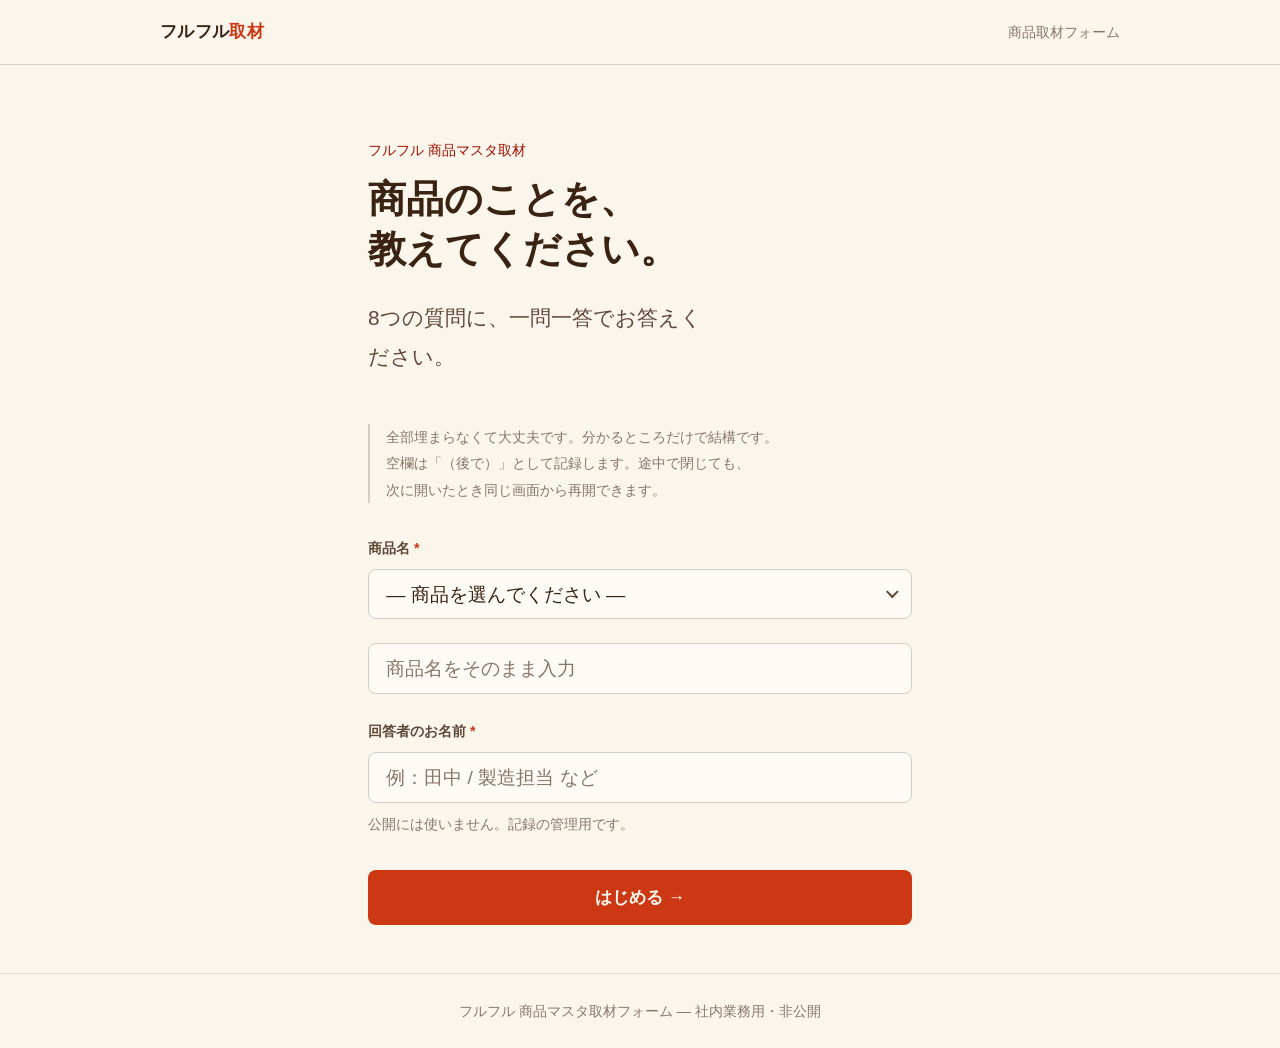
==== complete.html @ e13c4945 "取材Webアプリ見本（8問一問一答・noindex・固有データなし）" ====
<!DOCTYPE html>
<html lang="ja">
<head>
  <meta charset="UTF-8">
  <meta name="viewport" content="width=device-width, initial-scale=1.0">
  <meta name="robots" content="noindex, nofollow">
  <title>回答完了 — フルフル取材フォーム</title>
  <link rel="stylesheet" href="css/tokens.css">
  <link rel="stylesheet" href="css/form.css">
</head>
<body>

  <!-- ヘッダー N1a -->
  <header class="app-header" role="banner">
    <div class="container">
      <div class="app-header__inner">
        <span class="wordmark">フルフル<span>取材</span></span>
        <a href="index.html" class="header-back" aria-label="入口に戻る">
          <span aria-hidden="true">←</span> 入口に戻る
        </a>
      </div>
    </div>
  </header>

  <main>
    <section class="complete-section">
      <div class="container--form">

        <!-- 完了アイコン -->
        <div class="complete-icon" aria-hidden="true">
          <svg width="24" height="24" viewBox="0 0 24 24" fill="none"
            aria-hidden="true" focusable="false">
            <path d="M5 13l4 4L19 7" stroke="currentColor" stroke-width="2.5"
              stroke-linecap="round" stroke-linejoin="round"/>
          </svg>
        </div>

        <h1 class="complete-title">回答が記録されました</h1>
        <p class="complete-lead">
          ありがとうございました。<br>
          下の「Google Sheetsへ送信」ボタンで商品マスタに保存してください。
        </p>

        <!-- サマリー -->
        <div style="background: var(--color-paper-2); border: 1px solid var(--color-line);
                    border-radius: var(--radius-md); padding: var(--space-sm) var(--space-md);
                    margin-bottom: var(--space-xl); font-size: var(--text-sm);
                    display: grid; grid-template-columns: auto 1fr; gap: var(--space-3xs) var(--space-sm);">
          <span style="color: var(--color-ink-faint);">商品</span>
          <span id="summary-product" style="font-weight: 600;">—</span>
          <span style="color: var(--color-ink-faint);">回答者</span>
          <span id="summary-responder">—</span>
          <span style="color: var(--color-ink-faint);">日付</span>
          <span id="summary-date">—</span>
        </div>

        <!-- アクション3ボタン -->
        <div class="action-stack" role="group" aria-label="送信オプション">

          <!-- (1) Google Sheets へ送信 -->
          <div class="action-card">
            <div class="action-card__icon" aria-hidden="true">
              <svg width="20" height="20" viewBox="0 0 24 24" fill="none">
                <rect x="3" y="3" width="18" height="18" rx="2" stroke="currentColor" stroke-width="1.8"/>
                <path d="M3 9h18M9 9v12" stroke="currentColor" stroke-width="1.8" stroke-linecap="round"/>
              </svg>
            </div>
            <div class="action-card__body">
              <p class="action-card__title">① Google Sheetsへ送信</p>
              <p class="action-card__desc">
                回答を商品マスタのスプレッドシートに記録します。<br>
                <small style="color: var(--color-ink-faint);">
                  ※ config.js に Apps Script の URL が設定されていない場合は失敗します。
                  その場合は②③をご利用ください。
                </small>
              </p>
              <button type="button" class="btn btn-accent" id="btn-submit">
                Google Sheetsへ送信
              </button>

              <!-- 送信失敗フォールバック -->
              <div class="fallback-box" id="fallback-box" role="alert" aria-live="assertive">
                <p class="fallback-box__title">送信できませんでした</p>
                <p class="fallback-box__desc">
                  ネットワークエラーまたは Apps Script の URL が未設定です。<br>
                  以下のいずれかの方法で回答をお送りください。
                </p>
                <div style="display: flex; gap: var(--space-sm); flex-wrap: wrap;">
                  <button type="button" class="btn btn-outline" id="btn-fallback-copy">
                    本文をコピー
                  </button>
                  <button type="button" class="btn btn-ghost" id="btn-mailto">
                    メールで送る
                  </button>
                </div>
              </div>
            </div>
          </div>

          <!-- (2) 本文をコピー -->
          <div class="action-card">
            <div class="action-card__icon" aria-hidden="true">
              <svg width="20" height="20" viewBox="0 0 24 24" fill="none">
                <rect x="8" y="2" width="13" height="17" rx="2" stroke="currentColor" stroke-width="1.8"/>
                <rect x="3" y="5" width="13" height="17" rx="2" stroke="currentColor" stroke-width="1.8" fill="var(--color-paper-2)"/>
              </svg>
            </div>
            <div class="action-card__body">
              <p class="action-card__title">② 本文をコピー</p>
              <p class="action-card__desc">
                回答をテキスト形式でクリップボードにコピーします。<br>
                チャットやメール・メモアプリへ貼り付けてお送りください。
              </p>
              <button type="button" class="btn btn-outline" id="btn-copy">
                本文をコピー
              </button>
            </div>
          </div>

          <!-- (3) 印刷用表示 -->
          <div class="action-card">
            <div class="action-card__icon" aria-hidden="true">
              <svg width="20" height="20" viewBox="0 0 24 24" fill="none">
                <path d="M6 9V3h12v6" stroke="currentColor" stroke-width="1.8" stroke-linecap="round" stroke-linejoin="round"/>
                <rect x="3" y="9" width="18" height="10" rx="2" stroke="currentColor" stroke-width="1.8"/>
                <path d="M6 19v2h12v-2" stroke="currentColor" stroke-width="1.8" stroke-linecap="round"/>
              </svg>
            </div>
            <div class="action-card__body">
              <p class="action-card__title">③ 印刷用に表示</p>
              <p class="action-card__desc">
                ブラウザの印刷ダイアログを開きます。<br>
                PDF として保存することもできます。
              </p>
              <button type="button" class="btn btn-outline" id="btn-print">
                印刷 / PDF保存
              </button>
            </div>
          </div>

        </div>

        <!-- 回答プレビュー -->
        <h2 style="font-family: var(--font-display); font-style: normal;
                   font-size: var(--text-xl); margin-bottom: var(--space-md);">
          回答の内容
        </h2>
        <div class="answer-preview" id="answer-preview" aria-label="回答プレビュー">
          <!-- JS で描画 -->
        </div>

        <!-- 別の商品を入力するリンク -->
        <div style="margin-top: var(--space-xl); padding-top: var(--space-lg);
                    border-top: 1px solid var(--color-line-soft); text-align: center;">
          <a href="index.html" class="btn btn-ghost">
            別の商品を入力する →
          </a>
        </div>

      </div>
    </section>
  </main>

  <footer class="app-footer" role="contentinfo">
    <div class="container">
      フルフル 商品マスタ取材フォーム — 社内業務用・非公開
    </div>
  </footer>

  <!-- トースト -->
  <div class="toast" id="toast" role="status" aria-live="polite" aria-atomic="true"></div>

  <!-- スクリプト（依存順） -->
  <script src="config.js"></script>
  <script src="js/data.js"></script>
  <script src="js/storage.js"></script>
  <script src="js/submit.js"></script>
  <script src="js/complete.js"></script>

</body>
</html>
---- css/tokens.css ----
/* Hallmark · macrostructure: Workbench · tone: editorial · anchor hue: warm red-orange
 * genre: editorial · nav: N1a (wordmark + back link only) · footer: Ft1 (1-line credit)
 * theme: custom-tuned (fullfull-brand · prototype-v2 tokens 完全継承)
 * axes: paper-band=light · display-style=roman-serif(mincho) · accent-hue=warm
 * form-specific additions: --color-progress, --color-step-*, --color-success, form spacing tokens
 * source: prototype-v2/shared/css/tokens.css をそのまま引き継ぎ、フォーム専用トークンを追加
 */

:root {
  /* --- 紙・地色（クリーム/生成り）--- prototype-v2 完全継承 */
  --color-paper: oklch(97.5% 0.014 85);
  --color-paper-2: oklch(94.5% 0.02 80);
  --color-paper-3: oklch(91% 0.026 76);

  /* --- 本文色（こんがりブラウン）--- prototype-v2 完全継承 */
  --color-ink: oklch(28% 0.045 55);
  --color-ink-soft: oklch(42% 0.04 55);
  --color-ink-faint: oklch(58% 0.03 58);

  /* --- アクセント（明太子のあたたかい赤橙）--- prototype-v2 完全継承 */
  --color-accent: oklch(56% 0.19 34);
  --color-accent-dark: oklch(45% 0.18 32);
  --color-accent-soft: oklch(93% 0.045 40);

  /* --- 罫線・枠 --- prototype-v2 完全継承 */
  --color-line: oklch(85% 0.02 70);
  --color-line-soft: oklch(90% 0.016 76);

  /* --- 状態色 --- prototype-v2 完全継承 */
  --color-disabled-bg: oklch(90% 0.012 70);
  --color-disabled-ink: oklch(62% 0.015 65);
  --color-focus-ring: oklch(56% 0.19 34);

  /* --- フォーム専用追加トークン --- */
  --color-progress-track: var(--color-line);
  --color-progress-fill: var(--color-accent);
  --color-success: oklch(52% 0.14 145);
  --color-success-soft: oklch(94% 0.04 145);
  --color-error: oklch(52% 0.18 25);
  --color-error-soft: oklch(95% 0.04 25);
  --color-input-bg: oklch(99% 0.008 85);
  --color-input-border: var(--color-line);
  --color-input-border-focus: var(--color-accent);
  --color-input-border-error: var(--color-error);
  --color-step-inactive: var(--color-line);
  --color-step-active: var(--color-accent);
  --color-step-done: var(--color-accent-dark);

  /* --- フォント --- prototype-v2 完全継承 */
  --font-display: "Hiragino Mincho ProN", "Yu Mincho", "游明朝", "Noto Serif JP", serif;
  --font-body: "Hiragino Kaku Gothic ProN", "Hiragino Sans", "Yu Gothic", "游ゴシック", "Noto Sans JP", sans-serif;
  --font-mono: ui-monospace, "SF Mono", Menlo, monospace;

  /* --- 4ptスペーシング --- prototype-v2 完全継承 */
  --space-3xs: 0.25rem;
  --space-2xs: 0.5rem;
  --space-xs: 0.75rem;
  --space-sm: 1rem;
  --space-md: 1.5rem;
  --space-lg: 2rem;
  --space-xl: 3rem;
  --space-2xl: 4.5rem;
  --space-3xl: 6.5rem;

  /* --- タイプスケール（fluid）--- prototype-v2 完全継承 */
  --text-sm: clamp(0.8rem, 0.77rem + 0.15vw, 0.9rem);
  --text-base: clamp(0.98rem, 0.94rem + 0.2vw, 1.08rem);
  --text-lg: clamp(1.1rem, 1.03rem + 0.35vw, 1.3rem);
  --text-xl: clamp(1.35rem, 1.2rem + 0.7vw, 1.75rem);
  --text-2xl: clamp(1.7rem, 1.4rem + 1.4vw, 2.4rem);
  --text-display: clamp(2.1rem, 1.6rem + 2.4vw, 3.4rem);

  /* --- フォーム専用サイズ --- */
  --text-question: clamp(1.4rem, 1.2rem + 1vw, 2rem);
  --text-input-lg: clamp(1.05rem, 0.98rem + 0.35vw, 1.2rem);

  /* --- 角丸 --- prototype-v2 完全継承 */
  --radius-sm: 3px;
  --radius-md: 8px;
  --radius-lg: 16px;

  /* --- イージング・時間 --- prototype-v2 完全継承 */
  --ease-out: cubic-bezier(0.16, 1, 0.3, 1);
  --ease-in: cubic-bezier(0.7, 0, 0.84, 0);
  --ease-in-out: cubic-bezier(0.65, 0, 0.35, 1);
  --dur-fast: 120ms;
  --dur-base: 200ms;
  --dur-slow: 350ms;

  /* --- コンテンツ幅 --- prototype-v2 継承 + フォーム幅追加 */
  --measure-read: 38rem;
  --measure-wide: 60rem;
  --measure-form: 34rem;   /* 質問画面：読みやすい幅に絞る */

  /* --- 進捗バー --- */
  --progress-h: 4px;
  --progress-radius: 999px;

  /* --- タップ領域（iOS最小44pt） --- */
  --tap-min: 2.75rem;
}
---- css/form.css ----
/* Hallmark · macrostructure: Workbench · tone: editorial · anchor hue: warm red-orange
 * genre: editorial · nav: N1a · footer: Ft1
 * form-specific stylesheet (extends tokens.css — no inline colour values)
 * pre-emit self-critique: P4 H4 E4 S4 R4 V4
 * 対象: index.html (入口) · question.html (質問フロー SPA) · complete.html (完了画面)
 */

/* ============ リセット・基盤 ============ */
*, *::before, *::after { box-sizing: border-box; }

html {
  overflow-x: clip;
  -webkit-text-size-adjust: 100%;
  scroll-behavior: smooth;
}

body {
  overflow-x: clip;
  margin: 0;
  min-height: 100dvh;
  background: var(--color-paper);
  color: var(--color-ink);
  font-family: var(--font-body);
  font-size: var(--text-base);
  line-height: 1.85;
  -webkit-font-smoothing: antialiased;
}

img, svg { max-width: 100%; display: block; }

h1, h2, h3, h4 {
  font-family: var(--font-display);
  font-style: normal;
  font-weight: 600;
  line-height: 1.35;
  margin: 0 0 var(--space-sm);
  color: var(--color-ink);
  overflow-wrap: anywhere;
  min-width: 0;
}

p { margin: 0 0 var(--space-md); }
p:last-child { margin-bottom: 0; }
a { color: var(--color-accent); text-decoration-thickness: 1px; text-underline-offset: 3px; }
ul, ol { padding-left: 1.3em; margin: 0 0 var(--space-md); }
li { margin-bottom: var(--space-2xs); }
::selection { background: var(--color-accent-soft); color: var(--color-ink); }

/* ============ フォーカスリング ============ */
a:focus-visible,
button:focus-visible,
.btn:focus-visible,
textarea:focus-visible,
select:focus-visible,
input:focus-visible {
  outline: 2px solid var(--color-focus-ring);
  outline-offset: 3px;
  border-radius: var(--radius-sm);
}

/* ============ コンテナ ============ */
.container {
  width: min(100% - 2.5rem, var(--measure-wide));
  margin-inline: auto;
}
.container--form {
  width: min(100% - 2rem, var(--measure-form));
  margin-inline: auto;
}
.container--read {
  width: min(100% - 2.5rem, var(--measure-read));
  margin-inline: auto;
}

/* ============ ヘッダー（N1a: ワードマーク＋戻る） ============ */
.app-header {
  border-bottom: 1px solid var(--color-line);
  background: var(--color-paper);
  position: sticky;
  top: 0;
  z-index: 10;
}
.app-header__inner {
  display: flex;
  align-items: center;
  justify-content: space-between;
  flex-wrap: wrap;
  gap: var(--space-2xs) var(--space-sm);
  padding: var(--space-sm) 0;
}
.wordmark {
  font-family: var(--font-display);
  font-size: var(--text-base);
  font-weight: 600;
  color: var(--color-ink);
  text-decoration: none;
  letter-spacing: 0.02em;
}
.wordmark span { color: var(--color-accent); }
.header-back {
  font-size: var(--text-sm);
  color: var(--color-ink-faint);
  text-decoration: none;
  min-height: var(--tap-min);
  display: inline-flex;
  align-items: center;
  gap: var(--space-2xs);
  padding: 0 var(--space-2xs);
  border-radius: var(--radius-sm);
  transition: color var(--dur-base) var(--ease-out);
}
.header-back:hover { color: var(--color-ink); }

/* ============ 進捗バー ============ */
.progress-wrap {
  position: sticky;
  top: 57px; /* app-headerの高さ */
  z-index: 9;
  background: var(--color-paper);
}
.progress-bar {
  height: var(--progress-h);
  background: var(--color-progress-track);
  overflow: hidden;
}
.progress-bar__fill {
  height: 100%;
  background: var(--color-progress-fill);
  border-radius: var(--progress-radius);
  transition: width var(--dur-slow) var(--ease-out);
}
.progress-label {
  font-size: var(--text-sm);
  color: var(--color-ink-faint);
  text-align: right;
  padding: var(--space-3xs) 0;
  padding-right: 0;
}

/* ============ 入口ページ（index.html）============ */
.intro-section {
  padding: var(--space-2xl) 0 var(--space-xl);
}
.intro-kicker {
  font-size: var(--text-sm);
  color: var(--color-accent-dark);
  font-family: var(--font-body);
  margin-bottom: var(--space-xs);
}
.intro-title {
  font-family: var(--font-display);
  font-size: var(--text-2xl);
  font-style: normal;
  font-weight: 600;
  line-height: 1.3;
  margin-bottom: var(--space-md);
  overflow-wrap: anywhere;
  min-width: 0;
}
.intro-lead {
  font-size: var(--text-lg);
  color: var(--color-ink-soft);
  margin-bottom: var(--space-xl);
  max-width: 30ch;
}
.intro-note {
  font-size: var(--text-sm);
  color: var(--color-ink-faint);
  margin-bottom: var(--space-lg);
  border-left: 2px solid var(--color-line);
  padding-left: var(--space-sm);
}

/* フォームフィールド（入口） */
.field-group {
  display: grid;
  gap: var(--space-md);
  margin-bottom: var(--space-lg);
}
.field {
  display: grid;
  gap: var(--space-2xs);
}
.field label {
  font-size: var(--text-sm);
  font-weight: 600;
  color: var(--color-ink-soft);
}
.field-required {
  color: var(--color-accent);
  margin-left: var(--space-3xs);
}

.input,
.select {
  font-family: var(--font-body);
  font-size: var(--text-input-lg);
  color: var(--color-ink);
  background: var(--color-input-bg);
  border: 1.5px solid var(--color-input-border);
  border-radius: var(--radius-md);
  padding: 0.7em 0.9em;
  width: 100%;
  min-height: var(--tap-min);
  transition: border-color var(--dur-base) var(--ease-out);
  appearance: none;
  -webkit-appearance: none;
}
.input:hover, .select:hover {
  border-color: var(--color-ink-faint);
}
.input:focus, .select:focus {
  border-color: var(--color-input-border-focus);
  outline: none;
  box-shadow: 0 0 0 3px var(--color-accent-soft);
}
.input.is-error, .select.is-error {
  border-color: var(--color-input-border-error);
}
.input::placeholder { color: var(--color-ink-faint); }

/* セレクト矢印 */
.select-wrap {
  position: relative;
}
.select-wrap::after {
  content: "";
  position: absolute;
  right: 0.9em;
  top: 50%;
  translate: 0 -50%;
  width: 0.5em;
  height: 0.5em;
  border-right: 2px solid var(--color-ink-soft);
  border-bottom: 2px solid var(--color-ink-soft);
  transform: rotate(45deg) translate(-20%, -20%);
  pointer-events: none;
}
.select { padding-right: 2.5em; }

.field-hint {
  font-size: var(--text-sm);
  color: var(--color-ink-faint);
}
.field-error {
  font-size: var(--text-sm);
  color: var(--color-error);
  display: none;
}
.field-error.is-visible { display: block; }

/* ============ 質問画面（question.html）============ */
.question-screen {
  min-height: calc(100dvh - 120px);
  display: flex;
  flex-direction: column;
  justify-content: center;
  padding: var(--space-xl) 0 var(--space-2xl);
}

.question-number {
  font-size: var(--text-sm);
  color: var(--color-accent-dark);
  font-weight: 600;
  margin-bottom: var(--space-sm);
  font-family: var(--font-body);
}
.question-text {
  font-family: var(--font-display);
  font-size: var(--text-question);
  font-style: normal;
  font-weight: 600;
  line-height: 1.4;
  margin-bottom: var(--space-lg);
  overflow-wrap: anywhere;
  min-width: 0;
}
.question-hint {
  font-size: var(--text-sm);
  color: var(--color-ink-faint);
  margin-bottom: var(--space-md);
  border-left: 2px solid var(--color-line);
  padding-left: var(--space-sm);
}

.textarea {
  font-family: var(--font-body);
  font-size: var(--text-base);
  color: var(--color-ink);
  background: var(--color-input-bg);
  border: 1.5px solid var(--color-input-border);
  border-radius: var(--radius-md);
  padding: 0.9em;
  width: 100%;
  min-height: 9rem;
  resize: vertical;
  line-height: 1.8;
  transition: border-color var(--dur-base) var(--ease-out);
}
.textarea:hover { border-color: var(--color-ink-faint); }
.textarea:focus {
  border-color: var(--color-input-border-focus);
  outline: none;
  box-shadow: 0 0 0 3px var(--color-accent-soft);
}
.textarea::placeholder { color: var(--color-ink-faint); }

.enter-hint {
  font-size: var(--text-sm);
  color: var(--color-ink-faint);
  margin-top: var(--space-xs);
}
.enter-hint kbd {
  font-family: var(--font-mono);
  font-size: 0.85em;
  background: var(--color-paper-2);
  border: 1px solid var(--color-line);
  border-radius: var(--radius-sm);
  padding: 0.1em 0.4em;
  color: var(--color-ink-soft);
}

/* 途中保存インジケータ */
.autosave-badge {
  font-size: var(--text-sm);
  color: var(--color-ink-faint);
  display: inline-flex;
  align-items: center;
  gap: var(--space-3xs);
  margin-top: var(--space-xs);
  opacity: 0;
  transition: opacity var(--dur-base) var(--ease-out);
}
.autosave-badge.is-visible { opacity: 1; }
.autosave-dot {
  width: 6px;
  height: 6px;
  border-radius: 50%;
  background: var(--color-success);
  flex-shrink: 0;
}

/* ============ ナビゲーションボタン（戻る/次へ）============ */
.nav-btns {
  display: flex;
  gap: var(--space-sm);
  margin-top: var(--space-lg);
  flex-wrap: wrap;
}

/* ============ ボタン共通（8状態）============ */
.btn {
  display: inline-flex;
  align-items: center;
  justify-content: center;
  gap: var(--space-2xs);
  padding: 0.85em 1.5em;
  border-radius: var(--radius-md);
  font-family: var(--font-body);
  font-size: var(--text-base);
  font-weight: 600;
  text-decoration: none;
  border: 1.5px solid transparent;
  cursor: pointer;
  white-space: nowrap;
  min-height: var(--tap-min);
  min-width: 0;
  transition:
    background var(--dur-base) var(--ease-out),
    color var(--dur-base) var(--ease-out),
    border-color var(--dur-base) var(--ease-out),
    transform var(--dur-fast) var(--ease-out);
}
/* accent（次へ・送信・完了） */
.btn-accent { background: var(--color-accent); color: var(--color-paper); }
.btn-accent:hover, .btn-accent.is-hover { background: var(--color-accent-dark); }
.btn-accent:focus-visible, .btn-accent.is-focus { outline: 2px solid var(--color-focus-ring); outline-offset: 3px; }
.btn-accent:active, .btn-accent.is-active { transform: translateY(1px); background: var(--color-accent-dark); }
.btn-accent[disabled], .btn-accent.is-disabled, .btn-accent[aria-disabled="true"] {
  background: var(--color-disabled-bg); color: var(--color-disabled-ink); cursor: not-allowed;
}
.btn-accent.is-loading { position: relative; color: transparent !important; }
.btn-accent.is-loading::after {
  content: ""; position: absolute; width: 1em; height: 1em; border-radius: 50%;
  border: 2px solid var(--color-paper); border-top-color: transparent;
  animation: btn-spin 700ms linear infinite;
}
.btn-accent.is-success { background: var(--color-success); }
.btn-accent.is-error { background: var(--color-error); }

/* outline（戻る・スキップ） */
.btn-outline {
  background: transparent; color: var(--color-ink); border-color: var(--color-line);
}
.btn-outline:hover, .btn-outline.is-hover { border-color: var(--color-accent); color: var(--color-accent-dark); }
.btn-outline:focus-visible, .btn-outline.is-focus { outline: 2px solid var(--color-focus-ring); outline-offset: 3px; }
.btn-outline:active, .btn-outline.is-active { transform: translateY(1px); }
.btn-outline[disabled], .btn-outline.is-disabled { color: var(--color-disabled-ink); border-color: var(--color-line-soft); cursor: not-allowed; }
.btn-outline.is-loading { position: relative; color: transparent !important; }
.btn-outline.is-loading::after {
  content: ""; position: absolute; width: 1em; height: 1em; border-radius: 50%;
  border: 2px solid var(--color-ink-soft); border-top-color: transparent;
  animation: btn-spin 700ms linear infinite;
}
.btn-outline.is-success { border-color: var(--color-success); color: var(--color-success); }
.btn-outline.is-error { border-color: var(--color-error); color: var(--color-error); }

/* ghost（スキップ）*/
.btn-ghost {
  background: transparent; color: var(--color-ink-faint); border-color: transparent;
  font-weight: 400;
}
.btn-ghost:hover, .btn-ghost.is-hover { color: var(--color-ink-soft); background: var(--color-paper-2); }
.btn-ghost:focus-visible, .btn-ghost.is-focus { outline: 2px solid var(--color-focus-ring); outline-offset: 3px; }
.btn-ghost:active, .btn-ghost.is-active { transform: translateY(1px); }
.btn-ghost[disabled], .btn-ghost.is-disabled { color: var(--color-disabled-ink); cursor: not-allowed; }
/* loading/success/error はbtn-accentと同形 */

/* アイコン付きボタン用 */
.btn-icon { padding: 0.85em; min-width: var(--tap-min); }

@keyframes btn-spin { to { transform: rotate(360deg); } }

/* ============ 完了画面（complete.html）============ */
.complete-section {
  padding: var(--space-2xl) 0;
}
.complete-icon {
  width: 3rem;
  height: 3rem;
  border-radius: 50%;
  background: var(--color-success-soft);
  display: flex;
  align-items: center;
  justify-content: center;
  margin-bottom: var(--space-md);
}
.complete-icon svg { color: var(--color-success); }
.complete-title {
  font-family: var(--font-display);
  font-size: var(--text-2xl);
  font-style: normal;
  margin-bottom: var(--space-sm);
}
.complete-lead {
  color: var(--color-ink-soft);
  margin-bottom: var(--space-xl);
}

/* 送信アクションボタン群 */
.action-stack {
  display: grid;
  gap: var(--space-sm);
  margin-bottom: var(--space-xl);
}
.action-card {
  background: var(--color-paper-2);
  border: 1px solid var(--color-line);
  border-radius: var(--radius-lg);
  padding: var(--space-md);
  display: flex;
  align-items: flex-start;
  gap: var(--space-md);
}
.action-card__icon {
  flex-shrink: 0;
  width: 2.5rem;
  height: 2.5rem;
  border-radius: var(--radius-md);
  background: var(--color-paper-3);
  display: flex;
  align-items: center;
  justify-content: center;
}
.action-card__body { flex: 1; min-width: 0; }
.action-card__title {
  font-weight: 600;
  font-size: var(--text-base);
  margin-bottom: var(--space-3xs);
}
.action-card__desc {
  font-size: var(--text-sm);
  color: var(--color-ink-soft);
  margin-bottom: var(--space-sm);
  line-height: 1.6;
}

/* 回答プレビュー（印刷用・本文コピー） */
.answer-preview {
  background: var(--color-paper);
  border: 1px solid var(--color-line);
  border-radius: var(--radius-md);
  padding: var(--space-md);
  font-size: var(--text-sm);
  line-height: 1.8;
  margin-top: var(--space-lg);
}
.answer-preview__header {
  font-family: var(--font-display);
  font-style: normal;
  font-size: var(--text-lg);
  margin-bottom: var(--space-md);
  padding-bottom: var(--space-sm);
  border-bottom: 1px solid var(--color-line);
}
.answer-item {
  margin-bottom: var(--space-md);
}
.answer-item:last-child { margin-bottom: 0; }
.answer-q {
  font-weight: 600;
  color: var(--color-ink-soft);
  font-size: var(--text-sm);
  margin-bottom: var(--space-3xs);
}
.answer-a {
  color: var(--color-ink);
  white-space: pre-wrap;
  overflow-wrap: anywhere;
}
.answer-a--empty {
  color: var(--color-ink-faint);
  font-style: italic;
}

/* フォールバック（送信失敗） */
.fallback-box {
  background: var(--color-error-soft);
  border: 1px solid var(--color-error);
  border-radius: var(--radius-md);
  padding: var(--space-md);
  margin-top: var(--space-md);
  display: none;
}
.fallback-box.is-visible { display: block; }
.fallback-box__title {
  font-weight: 600;
  color: var(--color-error);
  margin-bottom: var(--space-xs);
}
.fallback-box__desc {
  font-size: var(--text-sm);
  color: var(--color-ink);
  margin-bottom: var(--space-sm);
}

/* トースト通知 */
.toast {
  position: fixed;
  bottom: var(--space-md);
  left: 50%;
  translate: -50% 0;
  background: var(--color-ink);
  color: var(--color-paper);
  font-size: var(--text-sm);
  border-radius: var(--radius-md);
  padding: var(--space-xs) var(--space-md);
  z-index: 100;
  opacity: 0;
  transform: translateY(8px);
  transition:
    opacity var(--dur-base) var(--ease-out),
    transform var(--dur-base) var(--ease-out);
  pointer-events: none;
  white-space: nowrap;
  max-width: calc(100vw - 2rem);
}
.toast.is-visible {
  opacity: 1;
  transform: translateY(0);
}
.toast--success { background: var(--color-success); }
.toast--error { background: var(--color-error); }

/* ============ フッター（Ft1: 1行クレジット）============ */
.app-footer {
  border-top: 1px solid var(--color-line-soft);
  padding: var(--space-md) 0;
  font-size: var(--text-sm);
  color: var(--color-ink-faint);
  text-align: center;
  margin-top: auto;
}

/* ============ 印刷スタイル ============ */
@media print {
  .app-header,
  .progress-wrap,
  .app-footer,
  .action-stack,
  .nav-btns,
  .toast,
  .fallback-box,
  .autosave-badge { display: none !important; }

  body { background: white; color: black; font-size: 11pt; }
  .answer-preview {
    border: none;
    padding: 0;
    font-size: 11pt;
  }
  .answer-preview__header { font-size: 14pt; }
  .complete-section { padding: 0; }
  .container--form { width: 100%; }
  a { color: black; text-decoration: none; }
}

/* ============ モバイル（320〜480px）============ */
@media (max-width: 480px) {
  .app-header__inner { gap: var(--space-3xs); padding: var(--space-xs) 0; }
  .question-screen { padding: var(--space-lg) 0 var(--space-xl); min-height: calc(100dvh - 100px); }
  .nav-btns { flex-direction: column-reverse; }
  .nav-btns .btn { width: 100%; }
  .action-card { flex-direction: column; gap: var(--space-sm); }
  .intro-section { padding: var(--space-xl) 0 var(--space-lg); }
  .photo-grid--2, .photo-grid--3 { grid-template-columns: 1fr; }
  .toast { bottom: var(--space-sm); max-width: calc(100vw - var(--space-md)); }
}

/* ============ reduced-motion ============ */
@media (prefers-reduced-motion: reduce) {
  * { animation-duration: 0.01ms !important; transition-duration: 0.01ms !important; }
  .progress-bar__fill { transition: none; }
}

/* ============ a11y: screen-reader only ============ */
.sr-only {
  position: absolute;
  width: 1px;
  height: 1px;
  padding: 0;
  margin: -1px;
  overflow: hidden;
  clip: rect(0, 0, 0, 0);
  white-space: nowrap;
  border: 0;
}
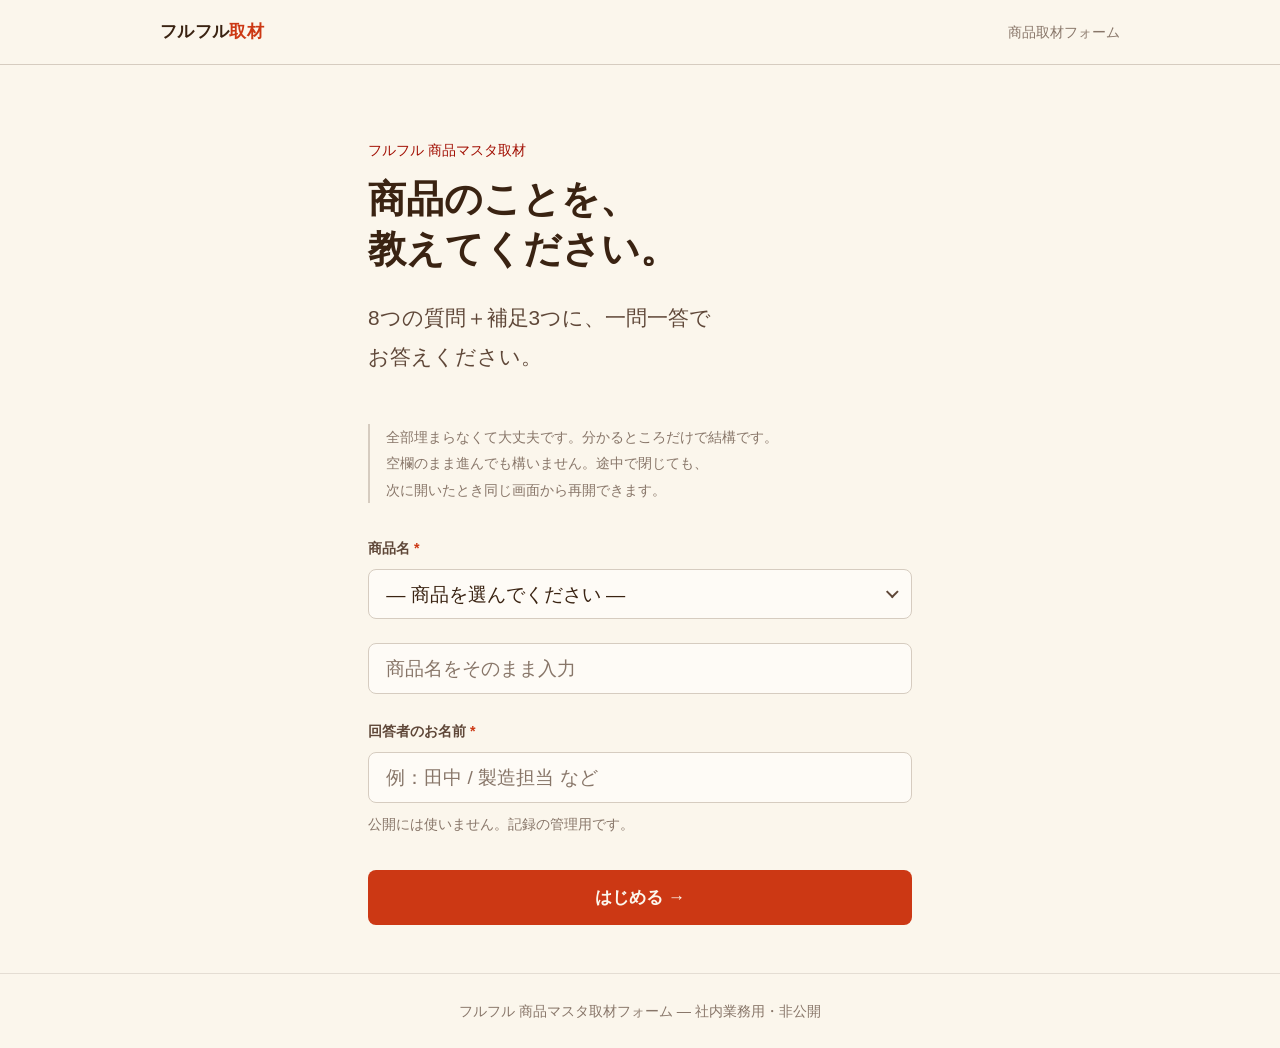
==== commit ae8d8eea: "完了画面を3段階フロー（確認→送信→完了）に作り直し（確認君SHIP可・ニューライン 09-07） Co-Authored-By: Claude Fable 5.1 <noreply@anthropi" ====
--- a/complete.html
+++ b/complete.html
@@ -4,7 +4,7 @@
   <meta charset="UTF-8">
   <meta name="viewport" content="width=device-width, initial-scale=1.0">
   <meta name="robots" content="noindex, nofollow">
-  <title>回答完了 — フルフル取材フォーム</title>
+  <title>回答の確認 — フルフル取材フォーム</title>
   <link rel="stylesheet" href="css/tokens.css">
   <link rel="stylesheet" href="css/form.css">
 </head>
@@ -26,19 +26,18 @@
     <section class="complete-section">
       <div class="container--form">
 
-        <!-- 完了アイコン -->
+        <!-- ステータスアイコン（確認中＝リスト。完了アイコンではない） -->
         <div class="complete-icon" aria-hidden="true">
           <svg width="24" height="24" viewBox="0 0 24 24" fill="none"
             aria-hidden="true" focusable="false">
-            <path d="M5 13l4 4L19 7" stroke="currentColor" stroke-width="2.5"
-              stroke-linecap="round" stroke-linejoin="round"/>
+            <path d="M4 6h16M4 12h16M4 18h10" stroke="currentColor" stroke-width="2.2"
+              stroke-linecap="round"/>
           </svg>
         </div>
 
-        <h1 class="complete-title">回答が記録されました</h1>
-        <p class="complete-lead">
-          ありがとうございました。<br>
-          下の「Google Sheetsへ送信」ボタンで商品マスタに保存してください。
+        <h1 class="complete-title" id="page-title">回答を確認してください</h1>
+        <p class="complete-lead" id="page-lead">
+          まだ送信されていません。内容をご確認のうえ、よろしければ「完了する」を押してください。
         </p>
 
         <!-- サマリー -->
@@ -54,36 +53,51 @@
           <span id="summary-date">—</span>
         </div>
 
-        <!-- アクション3ボタン -->
-        <div class="action-stack" role="group" aria-label="送信オプション">
+        <!-- 回答プレビュー（確認用・全問一覧） -->
+        <h2 style="font-family: var(--font-display); font-style: normal;
+                   font-size: var(--text-xl); margin-bottom: var(--space-3xs);">
+          回答の内容（全11問）
+        </h2>
+        <p style="font-size: var(--text-sm); color: var(--color-ink-faint);
+                  margin-bottom: var(--space-md);">
+          間違いや直したい箇所があれば、下の「質問に戻って直す」からやり直せます。
+        </p>
+        <div class="answer-preview" id="answer-preview" aria-label="回答プレビュー">
+          <!-- JS で描画 -->
+        </div>
 
-          <!-- (1) Google Sheets へ送信 -->
+        <!-- 質問に戻って直す -->
+        <div style="margin-top: var(--space-lg); text-align: center;" id="back-to-question-wrap">
+          <a href="question.html" class="btn btn-outline" id="btn-back-to-question">
+            ← 質問に戻って直す
+          </a>
+        </div>
+
+        <!-- 完了アクション -->
+        <div class="action-stack" role="group" aria-label="送信" style="margin-top: var(--space-xl);">
           <div class="action-card">
             <div class="action-card__icon" aria-hidden="true">
               <svg width="20" height="20" viewBox="0 0 24 24" fill="none">
-                <rect x="3" y="3" width="18" height="18" rx="2" stroke="currentColor" stroke-width="1.8"/>
-                <path d="M3 9h18M9 9v12" stroke="currentColor" stroke-width="1.8" stroke-linecap="round"/>
+                <circle cx="12" cy="12" r="9" stroke="currentColor" stroke-width="1.8"/>
+                <path d="M8 12.5l2.5 2.5L16 9" stroke="currentColor" stroke-width="1.8"
+                  stroke-linecap="round" stroke-linejoin="round"/>
               </svg>
             </div>
             <div class="action-card__body">
-              <p class="action-card__title">① Google Sheetsへ送信</p>
+              <p class="action-card__title">内容がよろしければ</p>
               <p class="action-card__desc">
-                回答を商品マスタのスプレッドシートに記録します。<br>
-                <small style="color: var(--color-ink-faint);">
-                  ※ config.js に Apps Script の URL が設定されていない場合は失敗します。
-                  その場合は②③をご利用ください。
-                </small>
+                「完了する」を押すと、回答をGoogle Sheetsの商品マスタに記録します。
               </p>
               <button type="button" class="btn btn-accent" id="btn-submit">
-                Google Sheetsへ送信
+                完了する
               </button>
 
-              <!-- 送信失敗フォールバック -->
+              <!-- 送信失敗時のみ表示：代わりの送り方 -->
               <div class="fallback-box" id="fallback-box" role="alert" aria-live="assertive">
-                <p class="fallback-box__title">送信できませんでした</p>
+                <p class="fallback-box__title">送信できませんでした（まだ記録されていません）</p>
                 <p class="fallback-box__desc">
-                  ネットワークエラーまたは Apps Script の URL が未設定です。<br>
-                  以下のいずれかの方法で回答をお送りください。
+                  自動での送信は、現在ご利用いただけません。<br>
+                  お手数ですが、以下のいずれかの方法で回答をお送りください。
                 </p>
                 <div style="display: flex; gap: var(--space-sm); flex-wrap: wrap;">
                   <button type="button" class="btn btn-outline" id="btn-fallback-copy">
@@ -96,57 +110,13 @@
               </div>
             </div>
           </div>
-
-          <!-- (2) 本文をコピー -->
-          <div class="action-card">
-            <div class="action-card__icon" aria-hidden="true">
-              <svg width="20" height="20" viewBox="0 0 24 24" fill="none">
-                <rect x="8" y="2" width="13" height="17" rx="2" stroke="currentColor" stroke-width="1.8"/>
-                <rect x="3" y="5" width="13" height="17" rx="2" stroke="currentColor" stroke-width="1.8" fill="var(--color-paper-2)"/>
-              </svg>
-            </div>
-            <div class="action-card__body">
-              <p class="action-card__title">② 本文をコピー</p>
-              <p class="action-card__desc">
-                回答をテキスト形式でクリップボードにコピーします。<br>
-                チャットやメール・メモアプリへ貼り付けてお送りください。
-              </p>
-              <button type="button" class="btn btn-outline" id="btn-copy">
-                本文をコピー
-              </button>
-            </div>
-          </div>
-
-          <!-- (3) 印刷用表示 -->
-          <div class="action-card">
-            <div class="action-card__icon" aria-hidden="true">
-              <svg width="20" height="20" viewBox="0 0 24 24" fill="none">
-                <path d="M6 9V3h12v6" stroke="currentColor" stroke-width="1.8" stroke-linecap="round" stroke-linejoin="round"/>
-                <rect x="3" y="9" width="18" height="10" rx="2" stroke="currentColor" stroke-width="1.8"/>
-                <path d="M6 19v2h12v-2" stroke="currentColor" stroke-width="1.8" stroke-linecap="round"/>
-              </svg>
-            </div>
-            <div class="action-card__body">
-              <p class="action-card__title">③ 印刷用に表示</p>
-              <p class="action-card__desc">
-                ブラウザの印刷ダイアログを開きます。<br>
-                PDF として保存することもできます。
-              </p>
-              <button type="button" class="btn btn-outline" id="btn-print">
-                印刷 / PDF保存
-              </button>
-            </div>
-          </div>
-
         </div>
 
-        <!-- 回答プレビュー -->
-        <h2 style="font-family: var(--font-display); font-style: normal;
-                   font-size: var(--text-xl); margin-bottom: var(--space-md);">
-          回答の内容
-        </h2>
-        <div class="answer-preview" id="answer-preview" aria-label="回答プレビュー">
-          <!-- JS で描画 -->
+        <!-- 控え（任意・状態に関わらず常時利用可） -->
+        <div style="margin-top: var(--space-md); text-align: center;">
+          <button type="button" class="btn btn-ghost" id="btn-print">
+            印刷 / PDF保存（任意・控え用）
+          </button>
         </div>
 
         <!-- 別の商品を入力するリンク -->
